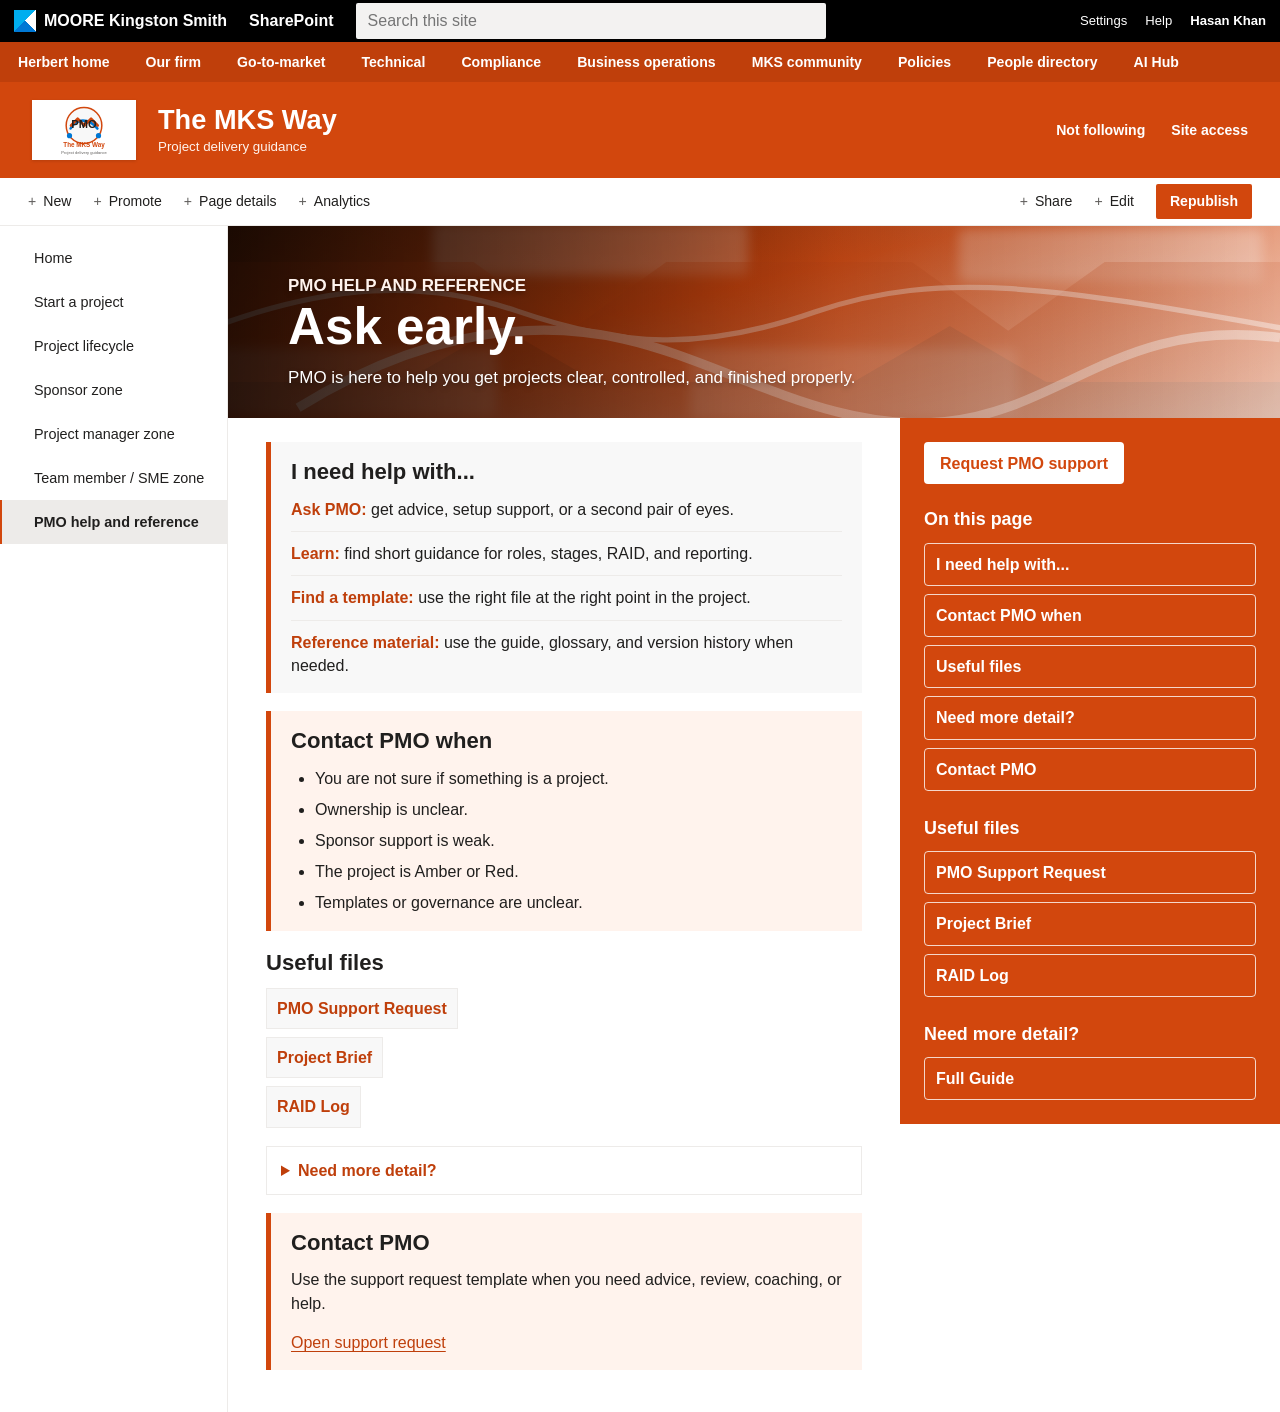
==== pmo-help-reference.html @ 3171b1e7 "Add files via upload" ====
<!doctype html>
<html lang="en-GB">
  <head><meta charset="utf-8"><meta name="viewport" content="width=device-width, initial-scale=1"><title>The MKS Way | PMO help and reference</title><link rel="stylesheet" href="styles.css"></head>
  <body>
    <header class="tenant-bar"><a class="tenant-brand" href="index.html"><span class="mk-mark" aria-hidden="true"></span>MOORE Kingston Smith</a><strong>SharePoint</strong><label class="site-search"><span>Search this site</span><input type="search" placeholder="Search this site"></label><div class="tenant-actions"><span>Settings</span><span>Help</span><strong>Hasan Khan</strong></div></header>
    <nav class="firm-nav" aria-label="Firm navigation"><a href="index.html">Herbert home</a><a href="index.html">Our firm</a><a href="index.html">Go-to-market</a><a href="index.html">Technical</a><a href="index.html">Compliance</a><a href="index.html">Business operations</a><a href="index.html">MKS community</a><a href="index.html">Policies</a><a href="index.html">People directory</a><a href="index.html">AI Hub</a></nav>
    <section class="site-banner"><div class="site-banner-inner"><a class="site-title" href="index.html"><span class="site-logo"><img src="assets/mksw-logo.svg" alt="The MKS Way PMO logo"></span><span><strong>The MKS Way</strong><small>Project delivery guidance</small></span></a><div class="site-actions"><span>Not following</span><span>Site access</span></div></div></section>
    <nav class="command-bar" aria-label="Page commands"><span>New</span><span>Promote</span><span>Page details</span><span>Analytics</span><span class="command-spacer"></span><span>Share</span><span>Edit</span><strong>Republish</strong></nav>
    <div class="page-shell">
      <aside class="left-nav" aria-label="Site navigation"><a href="index.html">Home</a><a href="start-a-project.html">Start a project</a><a href="project-lifecycle.html">Project lifecycle</a><a href="sponsor-zone.html">Sponsor zone</a><a href="project-manager-zone.html">Project manager zone</a><a href="team-member-sme-zone.html">Team member / SME zone</a><a class="is-active" href="pmo-help-reference.html">PMO help and reference</a></aside>
      <main class="content">
        <section class="page-hero"><p class="eyebrow">PMO help and reference</p><h1>Ask early.</h1><p>PMO is here to help you get projects clear, controlled, and finished properly.</p></section>
        <div class="content-layout">
          <div class="main-content">
            <section id="areas" class="intro-card"><h2>I need help with...</h2><ul class="plain-list"><li><strong>Ask PMO:</strong> get advice, setup support, or a second pair of eyes.</li><li><strong>Learn:</strong> find short guidance for roles, stages, RAID, and reporting.</li><li><strong>Find a template:</strong> use the right file at the right point in the project.</li><li><strong>Reference material:</strong> use the guide, glossary, and version history when needed.</li></ul></section>
            <section id="contact-when" class="section-block callout"><h2>Contact PMO when</h2><ul class="check-list"><li>You are not sure if something is a project.</li><li>Ownership is unclear.</li><li>Sponsor support is weak.</li><li>The project is Amber or Red.</li><li>Templates or governance are unclear.</li></ul></section>
            <section id="files" class="section-block"><h2>Useful files</h2><ul class="doc-list"><li><a href="../01_source_material/12_PMO_Support_Request_Template.docx">PMO Support Request</a></li><li><a href="../01_source_material/01_Project_Brief_Template.docx">Project Brief</a></li><li><a href="../01_source_material/03_RAID_Log_Template.docx">RAID Log</a></li></ul></section>
            <details id="detail" class="detail-toggle"><summary>Need more detail?</summary><div><ul class="plain-list"><li><strong>Glossary:</strong> RAID means risks, assumptions, issues, and dependencies. RAG means Red, Amber, Green.</li><li><strong>Version history:</strong> keep a simple record of what changed, when, and who approved it.</li><li><strong>Full reference library:</strong> use the full delivery guide when you need the background detail. <a href="../01_source_material/MKS_Way_Delivery_Guide_V1.0.pdf">Open full delivery guide</a></li></ul></div></details>
            <section id="contact" class="pmo-callout"><h2>Contact PMO</h2><p>Use the support request template when you need advice, review, coaching, or help.</p><a href="../01_source_material/12_PMO_Support_Request_Template.docx">Open support request</a></section>
          </div>
          <aside class="right-panel" aria-label="Page links"><a class="support-button" href="../01_source_material/12_PMO_Support_Request_Template.docx">Request PMO support</a><h2>On this page</h2><a class="panel-link" href="#areas">I need help with...</a><a class="panel-link" href="#contact-when">Contact PMO when</a><a class="panel-link" href="#files">Useful files</a><a class="panel-link" href="#detail">Need more detail?</a><a class="panel-link" href="#contact">Contact PMO</a><h2>Useful files</h2><a class="panel-link" href="../01_source_material/12_PMO_Support_Request_Template.docx">PMO Support Request</a><a class="panel-link" href="../01_source_material/01_Project_Brief_Template.docx">Project Brief</a><a class="panel-link" href="../01_source_material/03_RAID_Log_Template.docx">RAID Log</a><h2>Need more detail?</h2><a class="panel-link" href="../01_source_material/MKS_Way_Delivery_Guide_V1.0.pdf">Full Guide</a></aside>
        </div>
      </main>
    </div>
  </body>
</html>
---- styles.css ----
:root {
  --black: #000;
  --orange: #d2470d;
  --orange-dark: #bf3f0b;
  --orange-soft: #fff3ed;
  --ink: #201f1e;
  --muted: #605e5c;
  --line: #edebe9;
  --white: #fff;
  --page: #f3f2f1;
}

* { box-sizing: border-box; }
html { scroll-behavior: smooth; }
body {
  margin: 0;
  background: var(--page);
  color: var(--ink);
  font-family: "Aptos", "Segoe UI", Arial, sans-serif;
  line-height: 1.45;
}
a { color: var(--orange-dark); text-underline-offset: 0.18em; }
h1, h2, h3, p { margin-top: 0; }
h1 { max-width: 860px; margin-bottom: 12px; font-size: clamp(2.15rem, 4vw, 3.45rem); line-height: 1.08; }
h2 { margin-bottom: 12px; font-size: 1.38rem; line-height: 1.25; }
h3 { margin-bottom: 8px; font-size: 1.06rem; line-height: 1.25; }

.tenant-bar {
  display: grid;
  grid-template-columns: auto auto minmax(280px, 470px) 1fr;
  align-items: center;
  gap: 22px;
  min-height: 42px;
  padding: 0 14px;
  background: var(--black);
  color: var(--white);
}
.tenant-brand { display: inline-flex; align-items: center; gap: 8px; color: var(--white); font-weight: 700; text-decoration: none; }
.mk-mark { width: 22px; height: 22px; background: linear-gradient(135deg, #00aeef 0 48%, transparent 49%), linear-gradient(45deg, transparent 0 50%, #fff 51%), #0078d4; }
.site-search span { position: absolute; width: 1px; height: 1px; overflow: hidden; clip: rect(0 0 0 0); }
.site-search input { width: 100%; min-height: 32px; padding: 6px 12px; border: 0; border-radius: 2px; background: #f3f2f1; font: inherit; }
.tenant-actions { display: flex; justify-content: flex-end; gap: 18px; font-size: 0.82rem; }

.firm-nav { display: flex; min-height: 40px; overflow-x: auto; background: var(--orange-dark); }
.firm-nav a { display: inline-flex; align-items: center; min-width: max-content; padding: 0 18px; color: var(--white); font-size: 0.88rem; font-weight: 600; text-decoration: none; }
.firm-nav a:hover { background: rgba(0, 0, 0, 0.12); }

.site-banner { padding: 18px 32px; background: var(--orange); color: var(--white); }
.site-banner-inner { display: flex; align-items: center; justify-content: space-between; gap: 24px; }
.site-title { display: inline-flex; align-items: center; gap: 22px; color: var(--white); text-decoration: none; }
.site-logo { display: block; width: 104px; height: 60px; overflow: hidden; background: var(--white); box-shadow: 0 1px 3px rgba(0,0,0,.14); }
.site-logo img { display: block; width: 100%; height: 100%; object-fit: contain; }
.site-title strong { display: block; font-size: 1.7rem; line-height: 1.2; }
.site-title small { display: block; color: var(--orange-soft); }
.site-actions { display: flex; gap: 26px; font-size: 0.88rem; font-weight: 700; }

.command-bar { display: flex; align-items: center; gap: 22px; min-height: 48px; padding: 0 28px; background: var(--white); border-bottom: 1px solid var(--line); font-size: 0.88rem; }
.command-bar span::before { margin-right: 7px; color: var(--muted); content: "+"; }
.command-bar strong { padding: 7px 14px; border-radius: 2px; background: var(--orange); color: var(--white); }
.command-spacer { flex: 1; }
.command-spacer::before { content: "" !important; }

.page-shell { display: grid; grid-template-columns: 228px minmax(0, 1fr); min-height: calc(100svh - 190px); background: var(--white); }
.left-nav { padding-top: 10px; background: var(--white); border-right: 1px solid var(--line); }
.left-nav a { display: flex; align-items: center; min-height: 44px; padding: 0 16px 0 32px; border-left: 2px solid transparent; color: var(--ink); font-size: 0.9rem; text-decoration: none; }
.left-nav a:hover { background: #f3f2f1; }
.left-nav a.is-active { border-left-color: var(--orange); background: #edebe9; font-weight: 700; }

.content { background: var(--white); }
.page-hero {
  min-height: 180px;
  padding: 48px 60px 28px;
  background: linear-gradient(90deg, rgba(0,0,0,.56), rgba(210,71,13,.2) 58%, rgba(255,255,255,.06)), url("assets/mks-way-cover.svg");
  background-position: center;
  background-size: cover;
  color: var(--white);
}
.eyebrow { margin: 0 0 12px; color: var(--orange-soft); font-size: .86rem; font-weight: 800; text-transform: uppercase; }
.page-hero p { max-width: 780px; margin-bottom: 0; font-size: 1.06rem; text-shadow: 0 2px 5px rgba(0,0,0,.35); }
.content-layout { display: grid; grid-template-columns: minmax(0, 1fr) 380px; align-items: start; }
.main-content { max-width: 1240px; padding: 24px 38px 42px; }

.right-panel { min-height: 560px; padding: 24px 24px; background: var(--orange); color: var(--white); }
.right-panel h2 { margin: 26px 0 12px; color: var(--white); font-size: 1.12rem; }
.right-panel h2:first-of-type { margin-top: 24px; }
.right-panel a { color: var(--white); font-weight: 700; }
.support-button {
  display: inline-flex;
  min-height: 42px;
  align-items: center;
  justify-content: center;
  padding: 9px 16px;
  border-radius: 4px;
  background: var(--white);
  color: var(--orange) !important;
  text-decoration: none;
}
.panel-link {
  display: block;
  margin-top: 8px;
  padding: 9px 11px;
  border: 1px solid rgba(255,255,255,.78);
  border-radius: 4px;
  color: var(--white);
  text-decoration: none;
}
.panel-link:hover { background: rgba(255,255,255,.12); }

.intro-card, .section-block, .template-section { margin-bottom: 18px; }
.intro-card, .callout, .pmo-callout, .detail-box { padding: 16px 20px; border-left: 5px solid var(--orange); background: #f8f8f8; }
.callout, .pmo-callout { background: var(--orange-soft); }
.intro-card p:last-child, .pmo-callout p:last-child { margin-bottom: 0; }
.cards, .two-col, .three-col, .four-col, .template-grid { display: grid; gap: 16px; }
.cards, .three-col { grid-template-columns: repeat(3, minmax(0, 1fr)); }
.two-col { grid-template-columns: repeat(2, minmax(0, 1fr)); }
.four-col { grid-template-columns: repeat(4, minmax(0, 1fr)); }
.template-grid { grid-template-columns: repeat(2, minmax(0, 1fr)); }
.journey {
  display: grid;
  grid-template-columns: repeat(5, minmax(0, 1fr));
  gap: 8px;
  margin: 8px 0 18px;
}
.journey span {
  position: relative;
  min-height: 58px;
  padding: 14px 22px 14px 14px;
  background: var(--orange);
  color: var(--white);
  font-weight: 800;
}
.journey span::after {
  position: absolute;
  top: 50%;
  right: 8px;
  color: rgba(255,255,255,.82);
  content: ">";
  transform: translateY(-50%);
}
.journey span:last-child::after { content: ""; }
article, .action-card { padding: 12px; border: 1px solid var(--line); border-top: 3px solid var(--orange); background: var(--white); }
article p:last-child { margin-bottom: 0; }
.action-card { color: var(--ink); text-decoration: none; }
.action-card strong { display: block; margin-bottom: 6px; color: var(--orange-dark); font-size: 1.05rem; text-decoration: underline; text-underline-offset: .18em; }
.action-card span { color: var(--muted); }
.check-list, .number-list { display: grid; gap: 8px; margin: 0; padding-left: 24px; }
.link-list { display: flex; flex-wrap: wrap; gap: 10px; }
.link-list a { padding: 10px 12px; border: 1px solid var(--line); background: #f8f8f8; font-weight: 700; }
.plain-list { display: grid; gap: 10px; margin: 0; padding-left: 0; list-style: none; }
.plain-list li { padding-bottom: 10px; border-bottom: 1px solid var(--line); }
.plain-list li:last-child { padding-bottom: 0; border-bottom: 0; }
.plain-list strong { color: var(--orange-dark); }
.doc-list { display: grid; gap: 8px; margin: 0; padding-left: 0; list-style: none; }
.doc-list a { display: inline-flex; padding: 8px 10px; border: 1px solid var(--line); background: #f8f8f8; font-weight: 700; text-decoration: none; }
.detail-toggle { margin-bottom: 18px; border: 1px solid var(--line); background: var(--white); }
.detail-toggle summary { cursor: pointer; padding: 12px 14px; color: var(--orange-dark); font-weight: 800; }
.detail-toggle > div { padding: 0 14px 14px; }
.simple-table { width: 100%; border-collapse: collapse; background: var(--white); }
.simple-table th, .simple-table td { padding: 10px; border: 1px solid var(--line); text-align: left; vertical-align: top; }
.simple-table th { background: #f8f8f8; }

@media (max-width: 1120px) {
  .tenant-bar { grid-template-columns: auto auto 1fr; }
  .tenant-actions { display: none; }
  .content-layout { grid-template-columns: 1fr; }
  .right-panel { min-height: 0; }
  .cards, .three-col, .four-col, .template-grid { grid-template-columns: repeat(2, minmax(0, 1fr)); }
}
@media (max-width: 780px) {
  .tenant-bar { grid-template-columns: 1fr; gap: 8px; padding-block: 10px; }
  .site-banner-inner { align-items: flex-start; flex-direction: column; }
  .site-actions, .command-bar { display: none; }
  .page-shell { grid-template-columns: 1fr; }
  .left-nav { border-right: 0; border-bottom: 1px solid var(--line); }
  .page-hero { min-height: 180px; padding: 40px 22px 24px; }
  .main-content { padding: 26px 22px 40px; }
  .cards, .two-col, .three-col, .four-col, .template-grid, .journey { grid-template-columns: 1fr; }
  .journey span::after { content: ""; }
}
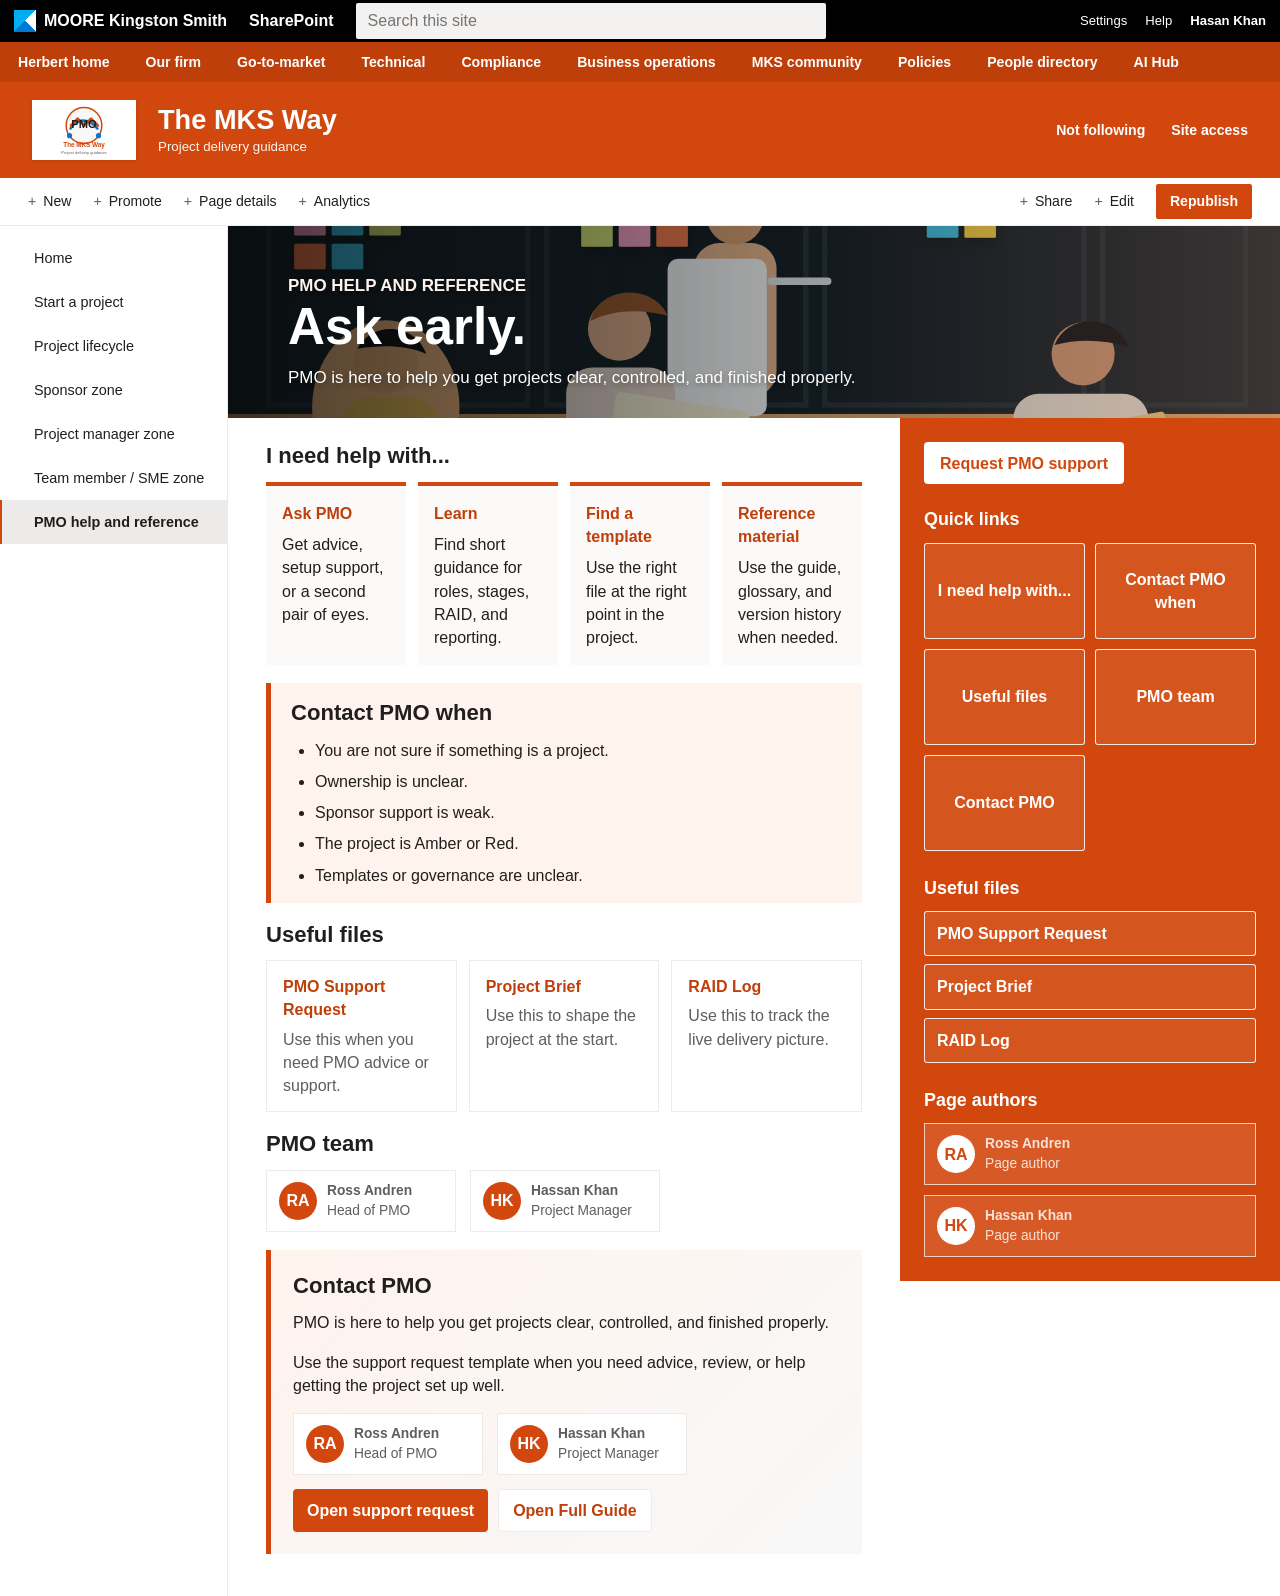
==== commit 0da0aa87: "Add files via upload" ====
--- a/pmo-help-reference.html
+++ b/pmo-help-reference.html
@@ -12,13 +12,13 @@
         <section class="page-hero"><p class="eyebrow">PMO help and reference</p><h1>Ask early.</h1><p>PMO is here to help you get projects clear, controlled, and finished properly.</p></section>
         <div class="content-layout">
           <div class="main-content">
-            <section id="areas" class="intro-card"><h2>I need help with...</h2><ul class="plain-list"><li><strong>Ask PMO:</strong> get advice, setup support, or a second pair of eyes.</li><li><strong>Learn:</strong> find short guidance for roles, stages, RAID, and reporting.</li><li><strong>Find a template:</strong> use the right file at the right point in the project.</li><li><strong>Reference material:</strong> use the guide, glossary, and version history when needed.</li></ul></section>
+            <section id="areas" class="section-block"><h2>I need help with...</h2><div class="help-block-grid"><div class="help-block"><strong>Ask PMO</strong><p>Get advice, setup support, or a second pair of eyes.</p></div><div class="help-block"><strong>Learn</strong><p>Find short guidance for roles, stages, RAID, and reporting.</p></div><div class="help-block"><strong>Find a template</strong><p>Use the right file at the right point in the project.</p></div><div class="help-block"><strong>Reference material</strong><p>Use the guide, glossary, and version history when needed.</p></div></div></section>
             <section id="contact-when" class="section-block callout"><h2>Contact PMO when</h2><ul class="check-list"><li>You are not sure if something is a project.</li><li>Ownership is unclear.</li><li>Sponsor support is weak.</li><li>The project is Amber or Red.</li><li>Templates or governance are unclear.</li></ul></section>
-            <section id="files" class="section-block"><h2>Useful files</h2><ul class="doc-list"><li><a href="../01_source_material/12_PMO_Support_Request_Template.docx">PMO Support Request</a></li><li><a href="../01_source_material/01_Project_Brief_Template.docx">Project Brief</a></li><li><a href="../01_source_material/03_RAID_Log_Template.docx">RAID Log</a></li></ul></section>
-            <details id="detail" class="detail-toggle"><summary>Need more detail?</summary><div><ul class="plain-list"><li><strong>Glossary:</strong> RAID means risks, assumptions, issues, and dependencies. RAG means Red, Amber, Green.</li><li><strong>Version history:</strong> keep a simple record of what changed, when, and who approved it.</li><li><strong>Full reference library:</strong> use the full delivery guide when you need the background detail. <a href="../01_source_material/MKS_Way_Delivery_Guide_V1.0.pdf">Open full delivery guide</a></li></ul></div></details>
-            <section id="contact" class="pmo-callout"><h2>Contact PMO</h2><p>Use the support request template when you need advice, review, coaching, or help.</p><a href="../01_source_material/12_PMO_Support_Request_Template.docx">Open support request</a></section>
+            <section id="files" class="section-block"><h2>Useful files</h2><div class="doc-link-row pmo-files"><div class="doc-link-box"><a href="../01_source_material/12_PMO_Support_Request_Template.docx">PMO Support Request</a><p>Use this when you need PMO advice or support.</p></div><div class="doc-link-box"><a href="../01_source_material/01_Project_Brief_Template.docx">Project Brief</a><p>Use this to shape the project at the start.</p></div><div class="doc-link-box"><a href="../01_source_material/03_RAID_Log_Template.docx">RAID Log</a><p>Use this to track the live delivery picture.</p></div></div></section>
+            <section id="team" class="section-block"><h2>PMO team</h2><div class="people-list"><div class="person-chip"><span class="person-avatar">RA</span><span><strong>Ross Andren</strong><span>Head of PMO</span></span></div><div class="person-chip"><span class="person-avatar">HK</span><span><strong>Hassan Khan</strong><span>Project Manager</span></span></div></div></section>
+            <section id="contact" class="contact-card"><h2>Contact PMO</h2><p>PMO is here to help you get projects clear, controlled, and finished properly.</p><p>Use the support request template when you need advice, review, or help getting the project set up well.</p><div class="people-list"><div class="person-chip"><span class="person-avatar">RA</span><span><strong>Ross Andren</strong><span>Head of PMO</span></span></div><div class="person-chip"><span class="person-avatar">HK</span><span><strong>Hassan Khan</strong><span>Project Manager</span></span></div></div><div class="contact-actions"><a href="../01_source_material/12_PMO_Support_Request_Template.docx">Open support request</a><a class="secondary" href="../01_source_material/MKS_Way_Delivery_Guide_V1.0.pdf">Open Full Guide</a></div></section>
           </div>
-          <aside class="right-panel" aria-label="Page links"><a class="support-button" href="../01_source_material/12_PMO_Support_Request_Template.docx">Request PMO support</a><h2>On this page</h2><a class="panel-link" href="#areas">I need help with...</a><a class="panel-link" href="#contact-when">Contact PMO when</a><a class="panel-link" href="#files">Useful files</a><a class="panel-link" href="#detail">Need more detail?</a><a class="panel-link" href="#contact">Contact PMO</a><h2>Useful files</h2><a class="panel-link" href="../01_source_material/12_PMO_Support_Request_Template.docx">PMO Support Request</a><a class="panel-link" href="../01_source_material/01_Project_Brief_Template.docx">Project Brief</a><a class="panel-link" href="../01_source_material/03_RAID_Log_Template.docx">RAID Log</a><h2>Need more detail?</h2><a class="panel-link" href="../01_source_material/MKS_Way_Delivery_Guide_V1.0.pdf">Full Guide</a></aside>
+          <aside class="right-panel" aria-label="Page links"><a class="support-button" href="../01_source_material/12_PMO_Support_Request_Template.docx">Request PMO support</a><h2>Quick links</h2><div class="right-panel-grid"><a class="panel-link" href="#areas">I need help with...</a><a class="panel-link" href="#contact-when">Contact PMO when</a><a class="panel-link" href="#files">Useful files</a><a class="panel-link" href="#team">PMO team</a><a class="panel-link" href="#contact">Contact PMO</a></div><h2>Useful files</h2><a class="panel-link" href="../01_source_material/12_PMO_Support_Request_Template.docx">PMO Support Request</a><a class="panel-link" href="../01_source_material/01_Project_Brief_Template.docx">Project Brief</a><a class="panel-link" href="../01_source_material/03_RAID_Log_Template.docx">RAID Log</a><h2>Page authors</h2><div class="people-list"><div class="person-chip"><span class="person-avatar">RA</span><span><strong>Ross Andren</strong><span>Page author</span></span></div><div class="person-chip"><span class="person-avatar">HK</span><span><strong>Hassan Khan</strong><span>Page author</span></span></div></div></aside>
         </div>
       </main>
     </div>
--- a/styles.css
+++ b/styles.css
@@ -16,7 +16,7 @@
   margin: 0;
   background: var(--page);
   color: var(--ink);
-  font-family: "Aptos", "Segoe UI", Arial, sans-serif;
+  font-family: "Soke UI", "Segoe UI", Arial, sans-serif;
   line-height: 1.45;
 }
 a { color: var(--orange-dark); text-underline-offset: 0.18em; }
@@ -70,8 +70,8 @@
 .page-hero {
   min-height: 180px;
   padding: 48px 60px 28px;
-  background: linear-gradient(90deg, rgba(0,0,0,.56), rgba(210,71,13,.2) 58%, rgba(255,255,255,.06)), url("assets/mks-way-cover.svg");
-  background-position: center;
+  background: linear-gradient(90deg, rgba(0,0,0,.64), rgba(0,0,0,.22) 54%, rgba(210,71,13,.14)), url("assets/pmo-workshop-header.svg");
+  background-position: center 46%;
   background-size: cover;
   color: var(--white);
 }
@@ -84,6 +84,10 @@
 .right-panel h2 { margin: 26px 0 12px; color: var(--white); font-size: 1.12rem; }
 .right-panel h2:first-of-type { margin-top: 24px; }
 .right-panel a { color: var(--white); font-weight: 700; }
+.right-panel-grid { display: grid; gap: 10px; grid-template-columns: repeat(2, minmax(0, 1fr)); }
+.right-panel-grid .panel-link { min-height: 96px; justify-content: center; padding: 14px 10px; text-align: center; }
+.right-panel-grid.is-five { grid-template-columns: repeat(2, minmax(0, 1fr)); }
+.right-panel-grid.is-five .panel-link:last-child { grid-column: 1 / -1; min-height: 58px; }
 .support-button {
   display: inline-flex;
   min-height: 42px;
@@ -96,15 +100,20 @@
   text-decoration: none;
 }
 .panel-link {
-  display: block;
+  display: flex;
+  min-height: 44px;
+  align-items: center;
   margin-top: 8px;
-  padding: 9px 11px;
-  border: 1px solid rgba(255,255,255,.78);
-  border-radius: 4px;
+  padding: 10px 12px;
+  border: 1px solid rgba(255,255,255,.88);
+  border-radius: 3px;
+  background: rgba(255,255,255,.08);
   color: var(--white);
   text-decoration: none;
 }
 .panel-link:hover { background: rgba(255,255,255,.12); }
+.right-panel h2 + .panel-link:nth-of-type(n+2) { margin-top: 8px; }
+.right-panel-grid .panel-link { margin-top: 0; }
 
 .intro-card, .section-block, .template-section { margin-bottom: 18px; }
 .intro-card, .callout, .pmo-callout, .detail-box { padding: 16px 20px; border-left: 5px solid var(--orange); background: #f8f8f8; }
@@ -140,9 +149,27 @@
 .journey span:last-child::after { content: ""; }
 article, .action-card { padding: 12px; border: 1px solid var(--line); border-top: 3px solid var(--orange); background: var(--white); }
 article p:last-child { margin-bottom: 0; }
-.action-card { color: var(--ink); text-decoration: none; }
-.action-card strong { display: block; margin-bottom: 6px; color: var(--orange-dark); font-size: 1.05rem; text-decoration: underline; text-underline-offset: .18em; }
-.action-card span { color: var(--muted); }
+.action-card {
+  display: flex;
+  min-height: 132px;
+  flex-direction: column;
+  justify-content: flex-end;
+  overflow: hidden;
+  padding: 18px;
+  border: 0;
+  background: linear-gradient(0deg, rgba(0,0,0,.74), rgba(0,0,0,.08)), url("assets/sharepoint-card-tiles.svg");
+  background-size: 920px auto;
+  color: var(--white);
+  text-decoration: none;
+}
+.action-card:nth-child(1) { background-position: 0 0; }
+.action-card:nth-child(2) { background-position: 48% 0; }
+.action-card:nth-child(3) { background-position: 100% 0; }
+.action-card:nth-child(4) { background-position: 50% 100%; }
+.action-card:nth-child(5) { background-position: 100% 100%; }
+.action-card:nth-child(6) { background-position: 0 100%; }
+.action-card strong { display: block; margin-bottom: 4px; color: var(--white); font-size: 1.22rem; line-height: 1.18; text-decoration: none; text-shadow: 0 2px 5px rgba(0,0,0,.52); }
+.action-card span { color: rgba(255,255,255,.92); text-shadow: 0 2px 5px rgba(0,0,0,.5); }
 .check-list, .number-list { display: grid; gap: 8px; margin: 0; padding-left: 24px; }
 .link-list { display: flex; flex-wrap: wrap; gap: 10px; }
 .link-list a { padding: 10px 12px; border: 1px solid var(--line); background: #f8f8f8; font-weight: 700; }
@@ -158,13 +185,123 @@
 .simple-table { width: 100%; border-collapse: collapse; background: var(--white); }
 .simple-table th, .simple-table td { padding: 10px; border: 1px solid var(--line); text-align: left; vertical-align: top; }
 .simple-table th { background: #f8f8f8; }
+.people-list { display: flex; flex-wrap: wrap; gap: 14px; margin-top: 10px; }
+.person-chip { display: inline-flex; align-items: center; gap: 10px; min-width: 190px; padding: 10px 12px; border: 1px solid var(--line); background: var(--white); }
+.person-avatar { display: inline-grid; width: 38px; height: 38px; place-items: center; border-radius: 50%; background: var(--orange); color: var(--white); font-weight: 800; }
+.person-chip strong { display: block; }
+.person-chip span:last-child { color: var(--muted); font-size: .86rem; }
+.right-panel .people-list { display: grid; gap: 10px; }
+.right-panel .person-chip { width: 100%; min-width: 0; border-color: rgba(255,255,255,.7); background: rgba(255,255,255,.1); color: var(--white); }
+.right-panel .person-avatar { background: var(--white); color: var(--orange); }
+.right-panel .person-chip span:last-child { color: rgba(255,255,255,.82); }
+.feature-grid { display: grid; gap: 14px; grid-template-columns: repeat(3, minmax(0, 1fr)); }
+.feature-card { padding: 16px; border-left: 4px solid var(--orange); background: #f8f8f8; }
+.feature-card h3 { margin-bottom: 6px; color: var(--orange-dark); }
+.intro-split { display: grid; gap: 18px; grid-template-columns: 1.5fr 1fr; }
+.intro-note { padding: 16px; border: 1px solid var(--line); background: #fcfaf8; }
+.contact-card { padding: 22px; background: linear-gradient(135deg, #fff3ed, #f8f8f8); border-left: 5px solid var(--orange); }
+.contact-actions { display: flex; flex-wrap: wrap; gap: 10px; margin-top: 14px; }
+.contact-actions a { display: inline-flex; min-height: 40px; align-items: center; padding: 9px 14px; border-radius: 4px; background: var(--orange); color: var(--white); font-weight: 700; text-decoration: none; }
+.contact-actions a.secondary { background: var(--white); color: var(--orange-dark); border: 1px solid var(--line); }
+.workflow-grid { display: grid; gap: 16px; grid-template-columns: 1.2fr .8fr; }
+.workflow-card { padding: 18px; background: #f8f8f8; border-left: 5px solid var(--orange); }
+.decision-tree { display: grid; gap: 14px; }
+.decision-node { padding: 16px; border: 1px solid var(--line); background: var(--white); }
+.decision-node strong { display: block; margin-bottom: 6px; color: var(--orange-dark); }
+.decision-arrow { text-align: center; color: var(--orange-dark); font-weight: 800; }
+.primary-path { padding: 18px; background: linear-gradient(135deg, #fff4ec, #fff); border: 1px solid #f1c6b5; }
+.primary-path h3 { color: var(--orange-dark); }
+.file-card-row { display: grid; gap: 12px; grid-template-columns: repeat(3, minmax(0, 1fr)); }
+.file-card {
+  display: flex;
+  min-height: 118px;
+  flex-direction: column;
+  justify-content: flex-end;
+  padding: 16px;
+  border: 1px solid var(--line);
+  background: linear-gradient(0deg, rgba(0,0,0,.68), rgba(0,0,0,.12)), url("assets/sharepoint-card-tiles.svg");
+  background-size: 860px auto;
+  color: var(--white);
+  text-decoration: none;
+}
+.file-card:nth-child(1) { background-position: 0 0; }
+.file-card:nth-child(2) { background-position: 50% 100%; }
+.file-card:nth-child(3) { background-position: 100% 0; }
+.file-card strong { display: block; margin-bottom: 4px; font-size: 1.06rem; }
+.file-card span { color: rgba(255,255,255,.92); }
+.step-strip { display: grid; gap: 12px; grid-template-columns: repeat(3, minmax(0, 1fr)); margin-top: 12px; }
+.step-strip div { padding: 14px 16px; border-top: 3px solid var(--orange); background: #f8f8f8; }
+.step-strip strong { display: block; margin-bottom: 4px; color: var(--orange-dark); }
+.workflow-layout { display: grid; gap: 18px; }
+.workflow-image { display: block; width: 100%; border: 1px solid var(--line); border-radius: 4px; background: #fff; box-shadow: 0 1px 3px rgba(0,0,0,.08); }
+.info-table td strong { color: var(--orange-dark); }
+.note-band { margin-top: 12px; padding: 12px 14px; border-left: 4px solid var(--orange); background: #fff5ef; }
+.doc-link-row { display: grid; gap: 12px; grid-template-columns: repeat(3, minmax(0, 1fr)); }
+.doc-link-box { padding: 14px 16px; border: 1px solid var(--line); background: #fff; }
+.doc-link-box a { display: inline-block; margin-bottom: 6px; color: var(--orange-dark); font-weight: 700; text-decoration: none; }
+.doc-link-box p { margin-bottom: 0; color: var(--muted); }
+.key-info-grid { display: grid; gap: 14px; grid-template-columns: repeat(3, minmax(0, 1fr)); }
+.key-info-box { padding: 15px 16px; border-top: 3px solid var(--orange); background: #f8f8f8; }
+.key-info-box strong { display: block; margin-bottom: 4px; color: var(--orange-dark); }
+.stage-track { display: grid; gap: 12px; grid-template-columns: repeat(9, minmax(0, 1fr)); align-items: stretch; }
+.stage-card, .gateway-card, .sponsor-card, .charter-item, .benefits-points div, .gateway-point, .pm-action-card, .pm-role-item, .escalation-step { padding: 16px; border: 1px solid var(--line); background: #fff; }
+.stage-card { border-top: 4px solid var(--orange); }
+.stage-number, .gateway-number { display: inline-flex; min-height: 28px; align-items: center; padding: 4px 10px; border-radius: 999px; background: var(--orange-soft); color: var(--orange-dark); font-size: .82rem; font-weight: 800; }
+.stage-card h3 { margin: 10px 0 8px; }
+.stage-card p, .gateway-card p, .sponsor-card p, .charter-item p, .benefits-points p, .gateway-point p, .pm-action-card p, .pm-role-item p, .escalation-step p { margin-bottom: 0; }
+.gateway-card { display: flex; flex-direction: column; justify-content: center; border-style: dashed; background: #fcfaf8; text-align: left; }
+.gateway-number { margin-bottom: 10px; background: #f8f8f8; }
+.gateway-meeting-grid { display: grid; gap: 10px; grid-template-columns: repeat(2, minmax(0, 1fr)); margin-top: 12px; }
+.gateway-point { border-left: 4px solid var(--orange); background: rgba(255,255,255,.82); }
+.gateway-list { display: grid; gap: 10px; margin: 12px 0 0; padding-left: 0; list-style: none; }
+.gateway-list li { padding: 12px 14px; border-left: 4px solid var(--orange); background: rgba(255,255,255,.78); }
+.gateway-list strong { color: var(--orange-dark); }
+.compact-top { margin-top: 14px; }
+.lifecycle-files { grid-template-columns: repeat(4, minmax(0, 1fr)); }
+.sponsor-grid { display: grid; gap: 12px; grid-template-columns: repeat(5, minmax(0, 1fr)); }
+.sponsor-card { border-top: 4px solid var(--orange); background: #fcfaf8; }
+.sponsor-card .stage-number { margin-bottom: 12px; }
+.sponsor-card strong { color: var(--orange-dark); font-size: 1.02rem; }
+.charter-grid { display: grid; gap: 12px; grid-template-columns: repeat(5, minmax(0, 1fr)); }
+.charter-item { border-left: 4px solid var(--orange); background: #f8f8f8; }
+.charter-item strong { display: block; margin-bottom: 8px; color: var(--orange-dark); }
+.benefits-points { display: grid; gap: 12px; grid-template-columns: repeat(3, minmax(0, 1fr)); margin-top: 14px; }
+.benefits-points strong { display: block; margin-bottom: 6px; color: var(--orange-dark); }
+.lifecycle-table strong { color: var(--orange-dark); }
+.pm-action-grid { display: grid; gap: 12px; grid-template-columns: repeat(3, minmax(0, 1fr)); }
+.pm-action-card { border-top: 4px solid var(--orange); background: #fcfaf8; }
+.pm-action-card .stage-number { margin-bottom: 12px; }
+.pm-action-card strong { color: var(--orange-dark); font-size: 1.02rem; }
+.role-intro, .section-lead { margin-bottom: 14px; font-size: 1rem; }
+.pm-role-grid { display: grid; gap: 12px; grid-template-columns: repeat(3, minmax(0, 1fr)); }
+.pm-role-item { border-left: 4px solid var(--orange); background: #f8f8f8; }
+.pm-role-item strong { display: block; margin-bottom: 8px; color: var(--orange-dark); }
+.escalation-flow { display: grid; gap: 12px; grid-template-columns: repeat(4, minmax(0, 1fr)); margin-top: 12px; }
+.escalation-step { border-top: 4px solid var(--orange); background: rgba(255,255,255,.82); }
+.escalation-step strong { display: block; margin-bottom: 8px; color: var(--orange-dark); }
+.pm-files { grid-template-columns: repeat(4, minmax(0, 1fr)); }
+.sme-own-grid { display: grid; gap: 12px; grid-template-columns: repeat(3, minmax(0, 1fr)); }
+.sme-own-card { padding: 16px; border-top: 4px solid var(--orange); background: #fcfaf8; }
+.sme-own-card .stage-number { margin-bottom: 12px; }
+.sme-own-card strong { color: var(--orange-dark); font-size: 1.02rem; }
+.sme-example-grid { display: grid; gap: 12px; grid-template-columns: repeat(3, minmax(0, 1fr)); margin-top: 12px; }
+.sme-example-card { padding: 16px; border-left: 4px solid var(--orange); background: #f8f8f8; }
+.sme-example-card strong, .help-block strong { display: block; margin-bottom: 8px; color: var(--orange-dark); }
+.team-files, .pmo-files { grid-template-columns: repeat(3, minmax(0, 1fr)); }
+.help-block-grid { display: grid; gap: 12px; grid-template-columns: repeat(4, minmax(0, 1fr)); }
+.help-block { padding: 16px; border-top: 4px solid var(--orange); background: #fcfaf8; }
+.help-block p { margin-bottom: 0; }
 
 @media (max-width: 1120px) {
   .tenant-bar { grid-template-columns: auto auto 1fr; }
   .tenant-actions { display: none; }
   .content-layout { grid-template-columns: 1fr; }
   .right-panel { min-height: 0; }
-  .cards, .three-col, .four-col, .template-grid { grid-template-columns: repeat(2, minmax(0, 1fr)); }
+  .cards, .three-col, .four-col, .template-grid, .feature-grid, .file-card-row, .step-strip, .doc-link-row, .key-info-grid, .gateway-meeting-grid, .benefits-points, .pm-action-grid, .pm-role-grid, .escalation-flow, .sme-own-grid, .sme-example-grid, .help-block-grid { grid-template-columns: repeat(2, minmax(0, 1fr)); }
+  .stage-track { grid-template-columns: repeat(2, minmax(0, 1fr)); }
+  .lifecycle-files, .sponsor-grid, .charter-grid, .pm-files, .team-files, .pmo-files { grid-template-columns: repeat(2, minmax(0, 1fr)); }
+  .intro-split { grid-template-columns: 1fr; }
+  .workflow-grid { grid-template-columns: 1fr; }
 }
 @media (max-width: 780px) {
   .tenant-bar { grid-template-columns: 1fr; gap: 8px; padding-block: 10px; }
@@ -174,6 +311,7 @@
   .left-nav { border-right: 0; border-bottom: 1px solid var(--line); }
   .page-hero { min-height: 180px; padding: 40px 22px 24px; }
   .main-content { padding: 26px 22px 40px; }
-  .cards, .two-col, .three-col, .four-col, .template-grid, .journey { grid-template-columns: 1fr; }
+  .cards, .two-col, .three-col, .four-col, .template-grid, .journey, .feature-grid, .right-panel-grid, .file-card-row, .step-strip, .doc-link-row, .key-info-grid, .stage-track, .gateway-meeting-grid, .lifecycle-files, .sponsor-grid, .charter-grid, .benefits-points, .pm-action-grid, .pm-role-grid, .escalation-flow, .pm-files, .sme-own-grid, .sme-example-grid, .team-files, .pmo-files, .help-block-grid { grid-template-columns: 1fr; }
   .journey span::after { content: ""; }
-}
+  .right-panel-grid.is-five .panel-link:last-child { grid-column: auto; min-height: 96px; }
+}
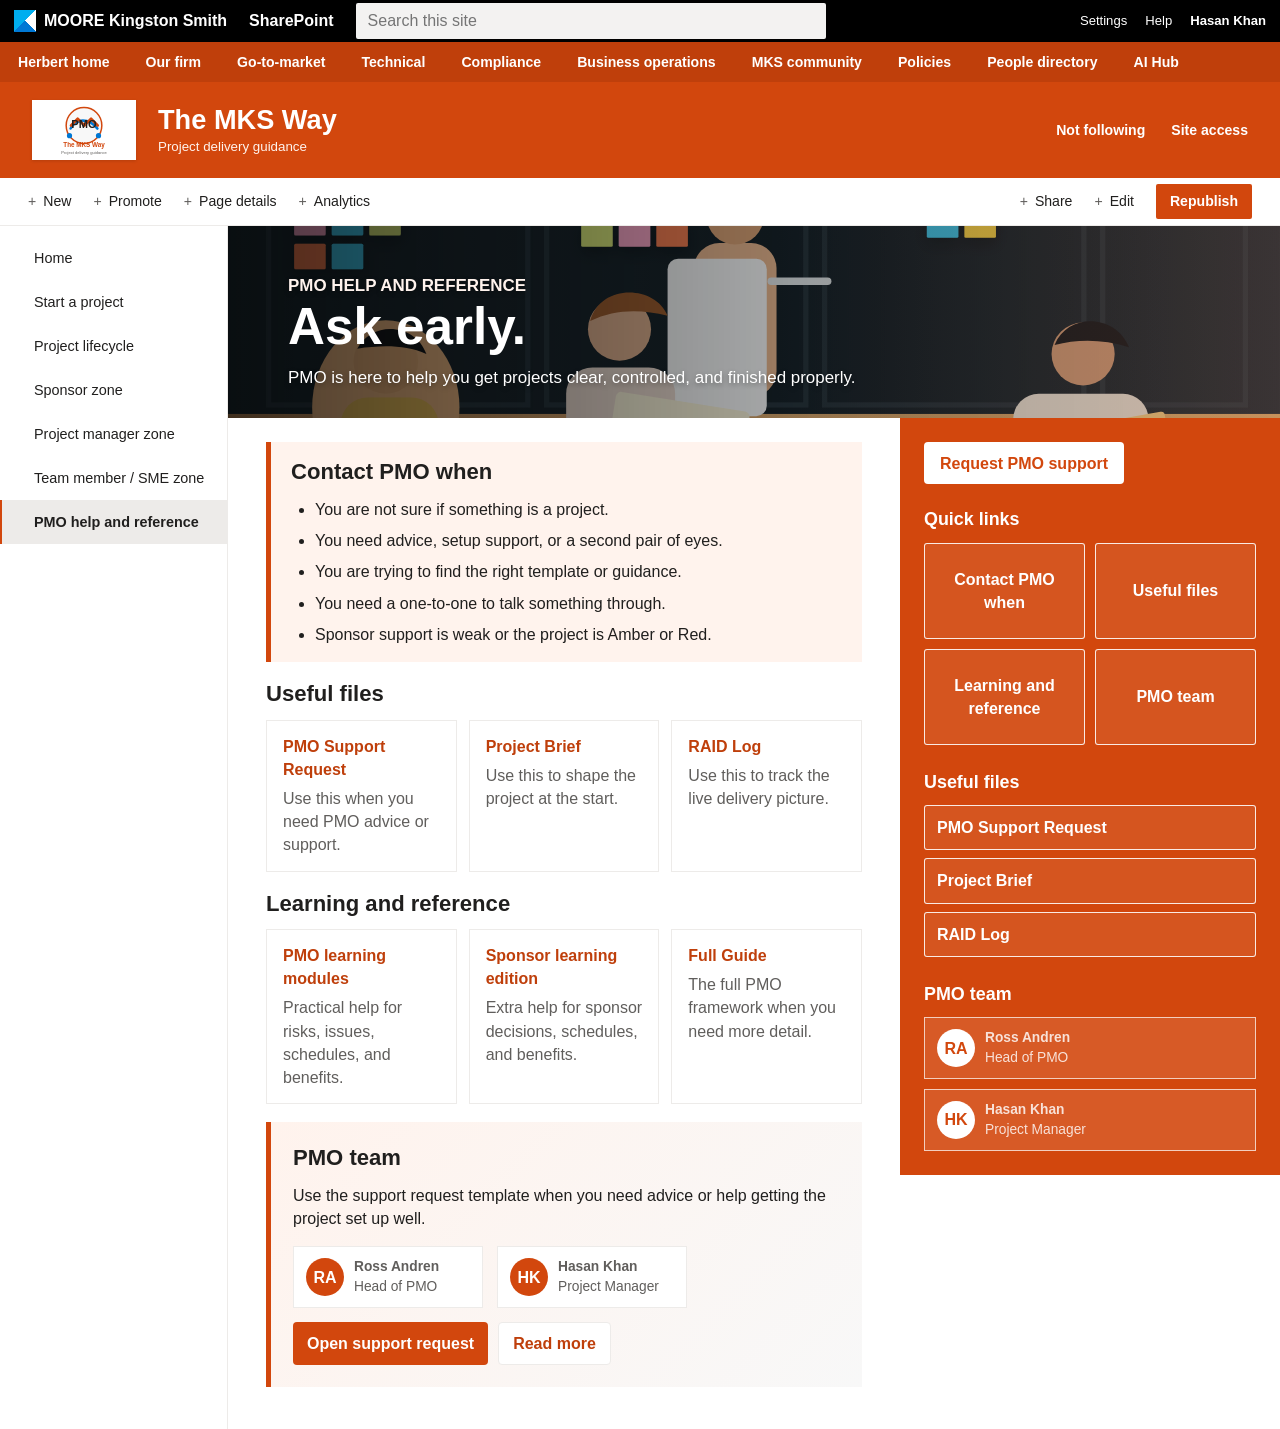
==== commit 344a7ee1: "Add files via upload" ====
--- a/pmo-help-reference.html
+++ b/pmo-help-reference.html
@@ -12,13 +12,12 @@
         <section class="page-hero"><p class="eyebrow">PMO help and reference</p><h1>Ask early.</h1><p>PMO is here to help you get projects clear, controlled, and finished properly.</p></section>
         <div class="content-layout">
           <div class="main-content">
-            <section id="areas" class="section-block"><h2>I need help with...</h2><div class="help-block-grid"><div class="help-block"><strong>Ask PMO</strong><p>Get advice, setup support, or a second pair of eyes.</p></div><div class="help-block"><strong>Learn</strong><p>Find short guidance for roles, stages, RAID, and reporting.</p></div><div class="help-block"><strong>Find a template</strong><p>Use the right file at the right point in the project.</p></div><div class="help-block"><strong>Reference material</strong><p>Use the guide, glossary, and version history when needed.</p></div></div></section>
-            <section id="contact-when" class="section-block callout"><h2>Contact PMO when</h2><ul class="check-list"><li>You are not sure if something is a project.</li><li>Ownership is unclear.</li><li>Sponsor support is weak.</li><li>The project is Amber or Red.</li><li>Templates or governance are unclear.</li></ul></section>
+            <section id="contact-when" class="section-block callout"><h2>Contact PMO when</h2><ul class="check-list"><li>You are not sure if something is a project.</li><li>You need advice, setup support, or a second pair of eyes.</li><li>You are trying to find the right template or guidance.</li><li>You need a one-to-one to talk something through.</li><li>Sponsor support is weak or the project is Amber or Red.</li></ul></section>
             <section id="files" class="section-block"><h2>Useful files</h2><div class="doc-link-row pmo-files"><div class="doc-link-box"><a href="../01_source_material/12_PMO_Support_Request_Template.docx">PMO Support Request</a><p>Use this when you need PMO advice or support.</p></div><div class="doc-link-box"><a href="../01_source_material/01_Project_Brief_Template.docx">Project Brief</a><p>Use this to shape the project at the start.</p></div><div class="doc-link-box"><a href="../01_source_material/03_RAID_Log_Template.docx">RAID Log</a><p>Use this to track the live delivery picture.</p></div></div></section>
-            <section id="team" class="section-block"><h2>PMO team</h2><div class="people-list"><div class="person-chip"><span class="person-avatar">RA</span><span><strong>Ross Andren</strong><span>Head of PMO</span></span></div><div class="person-chip"><span class="person-avatar">HK</span><span><strong>Hassan Khan</strong><span>Project Manager</span></span></div></div></section>
-            <section id="contact" class="contact-card"><h2>Contact PMO</h2><p>PMO is here to help you get projects clear, controlled, and finished properly.</p><p>Use the support request template when you need advice, review, or help getting the project set up well.</p><div class="people-list"><div class="person-chip"><span class="person-avatar">RA</span><span><strong>Ross Andren</strong><span>Head of PMO</span></span></div><div class="person-chip"><span class="person-avatar">HK</span><span><strong>Hassan Khan</strong><span>Project Manager</span></span></div></div><div class="contact-actions"><a href="../01_source_material/12_PMO_Support_Request_Template.docx">Open support request</a><a class="secondary" href="../01_source_material/MKS_Way_Delivery_Guide_V1.0.pdf">Open Full Guide</a></div></section>
+            <section id="learning" class="section-block"><h2>Learning and reference</h2><div class="doc-link-row pmo-files"><div class="doc-link-box"><a href="../01_source_material/MKS_PMO_Learning_Programme_Modules.pdf">PMO learning modules</a><p>Practical help for risks, issues, schedules, and benefits.</p></div><div class="doc-link-box"><a href="../01_source_material/PMO_Learning_Programme_Sponsor_Edition.pptx">Sponsor learning edition</a><p>Extra help for sponsor decisions, schedules, and benefits.</p></div><div class="doc-link-box"><a href="../01_source_material/MKS_Way_Delivery_Guide_V1.0.pdf">Full Guide</a><p>The full PMO framework when you need more detail.</p></div></div></section>
+            <section id="contact" class="contact-card"><h2>PMO team</h2><p>Use the support request template when you need advice or help getting the project set up well.</p><div class="people-list"><div class="person-chip"><span class="person-avatar">RA</span><span><strong>Ross Andren</strong><span>Head of PMO</span></span></div><div class="person-chip"><span class="person-avatar">HK</span><span><strong>Hasan Khan</strong><span>Project Manager</span></span></div></div><div class="contact-actions"><a href="../01_source_material/12_PMO_Support_Request_Template.docx">Open support request</a><a class="secondary" href="../01_source_material/MKS_PMO_Learning_Programme_Modules.pdf">Read more</a></div></section>
           </div>
-          <aside class="right-panel" aria-label="Page links"><a class="support-button" href="../01_source_material/12_PMO_Support_Request_Template.docx">Request PMO support</a><h2>Quick links</h2><div class="right-panel-grid"><a class="panel-link" href="#areas">I need help with...</a><a class="panel-link" href="#contact-when">Contact PMO when</a><a class="panel-link" href="#files">Useful files</a><a class="panel-link" href="#team">PMO team</a><a class="panel-link" href="#contact">Contact PMO</a></div><h2>Useful files</h2><a class="panel-link" href="../01_source_material/12_PMO_Support_Request_Template.docx">PMO Support Request</a><a class="panel-link" href="../01_source_material/01_Project_Brief_Template.docx">Project Brief</a><a class="panel-link" href="../01_source_material/03_RAID_Log_Template.docx">RAID Log</a><h2>Page authors</h2><div class="people-list"><div class="person-chip"><span class="person-avatar">RA</span><span><strong>Ross Andren</strong><span>Page author</span></span></div><div class="person-chip"><span class="person-avatar">HK</span><span><strong>Hassan Khan</strong><span>Page author</span></span></div></div></aside>
+          <aside class="right-panel" aria-label="Page links"><a class="support-button" href="../01_source_material/12_PMO_Support_Request_Template.docx">Request PMO support</a><h2>Quick links</h2><div class="right-panel-grid"><a class="panel-link" href="#contact-when">Contact PMO when</a><a class="panel-link" href="#files">Useful files</a><a class="panel-link" href="#learning">Learning and reference</a><a class="panel-link" href="#contact">PMO team</a></div><h2>Useful files</h2><a class="panel-link" href="../01_source_material/12_PMO_Support_Request_Template.docx">PMO Support Request</a><a class="panel-link" href="../01_source_material/01_Project_Brief_Template.docx">Project Brief</a><a class="panel-link" href="../01_source_material/03_RAID_Log_Template.docx">RAID Log</a><h2>PMO team</h2><div class="people-list"><div class="person-chip"><span class="person-avatar">RA</span><span><strong>Ross Andren</strong><span>Head of PMO</span></span></div><div class="person-chip"><span class="person-avatar">HK</span><span><strong>Hasan Khan</strong><span>Project Manager</span></span></div></div></aside>
         </div>
       </main>
     </div>
--- a/styles.css
+++ b/styles.css
@@ -203,6 +203,8 @@
 .contact-actions { display: flex; flex-wrap: wrap; gap: 10px; margin-top: 14px; }
 .contact-actions a { display: inline-flex; min-height: 40px; align-items: center; padding: 9px 14px; border-radius: 4px; background: var(--orange); color: var(--white); font-weight: 700; text-decoration: none; }
 .contact-actions a.secondary { background: var(--white); color: var(--orange-dark); border: 1px solid var(--line); }
+.compact-actions { margin-top: 12px; }
+.compact-actions a { min-height: 36px; padding: 7px 12px; }
 .workflow-grid { display: grid; gap: 16px; grid-template-columns: 1.2fr .8fr; }
 .workflow-card { padding: 18px; background: #f8f8f8; border-left: 5px solid var(--orange); }
 .decision-tree { display: grid; gap: 14px; }
@@ -234,12 +236,73 @@
 .step-strip strong { display: block; margin-bottom: 4px; color: var(--orange-dark); }
 .workflow-layout { display: grid; gap: 18px; }
 .workflow-image { display: block; width: 100%; border: 1px solid var(--line); border-radius: 4px; background: #fff; box-shadow: 0 1px 3px rgba(0,0,0,.08); }
+.sponsor-flow { display: grid; gap: 12px; align-items: stretch; margin-top: 6px; grid-template-columns: repeat(5, minmax(0, 1fr)); }
+.sponsor-flow-step { padding: 16px; border-top: 4px solid var(--orange); background: #fcfaf8; }
+.sponsor-flow-step strong { display: block; margin-bottom: 8px; color: var(--orange-dark); }
+.sponsor-flow-step p { margin-bottom: 0; }
+.mini-check-list { display: grid; gap: 8px; margin: 0; padding-left: 18px; }
+.journey-strip {
+  position: relative;
+  display: grid;
+  gap: 12px;
+  align-items: stretch;
+  margin-top: 6px;
+}
+.journey-strip::before {
+  content: "";
+  position: absolute;
+  top: 26px;
+  left: 24px;
+  right: 24px;
+  height: 2px;
+  background: #f1c6b5;
+  z-index: 0;
+}
+.journey-strip-three { grid-template-columns: .9fr 1.4fr .9fr; }
+.journey-strip-five { grid-template-columns: repeat(5, minmax(0, 1fr)); }
+.journey-card {
+  position: relative;
+  z-index: 1;
+  padding: 20px 16px 16px;
+  border-top: 4px solid var(--orange);
+  background: #fcfaf8;
+}
+.journey-card strong {
+  display: block;
+  margin-bottom: 8px;
+  color: var(--orange-dark);
+}
+.journey-card p { margin-bottom: 0; }
+.journey-card-wide {
+  border-left: 4px solid var(--orange);
+  border-top-width: 1px;
+  background: #f8f8f8;
+}
+.journey-number {
+  display: inline-grid;
+  width: 34px;
+  height: 34px;
+  place-items: center;
+  margin-bottom: 12px;
+  border-radius: 50%;
+  background: var(--orange);
+  color: var(--white);
+  font-size: .9rem;
+  font-weight: 800;
+  box-shadow: 0 0 0 4px #fff4ec;
+}
+.decision-row { display: grid; gap: 12px; grid-template-columns: repeat(2, minmax(0, 1fr)); margin-top: 12px; }
+.decision-box { padding: 16px; border: 1px solid var(--line); background: #fff; }
+.decision-box strong { display: block; margin-bottom: 8px; color: var(--orange-dark); }
+.decision-yes { border-left: 4px solid var(--orange); background: #fff4ec; }
+.decision-no { border-left: 4px solid #b3b0ad; background: #f8f8f8; }
 .info-table td strong { color: var(--orange-dark); }
 .note-band { margin-top: 12px; padding: 12px 14px; border-left: 4px solid var(--orange); background: #fff5ef; }
 .doc-link-row { display: grid; gap: 12px; grid-template-columns: repeat(3, minmax(0, 1fr)); }
 .doc-link-box { padding: 14px 16px; border: 1px solid var(--line); background: #fff; }
 .doc-link-box a { display: inline-block; margin-bottom: 6px; color: var(--orange-dark); font-weight: 700; text-decoration: none; }
 .doc-link-box p { margin-bottom: 0; color: var(--muted); }
+.simple-table-wrap { overflow-x: auto; }
 .key-info-grid { display: grid; gap: 14px; grid-template-columns: repeat(3, minmax(0, 1fr)); }
 .key-info-box { padding: 15px 16px; border-top: 3px solid var(--orange); background: #f8f8f8; }
 .key-info-box strong { display: block; margin-bottom: 4px; color: var(--orange-dark); }
@@ -274,9 +337,11 @@
 .pm-action-card strong { color: var(--orange-dark); font-size: 1.02rem; }
 .role-intro, .section-lead { margin-bottom: 14px; font-size: 1rem; }
 .pm-role-grid { display: grid; gap: 12px; grid-template-columns: repeat(3, minmax(0, 1fr)); }
+.pm-role-grid-five { grid-template-columns: repeat(5, minmax(0, 1fr)); }
 .pm-role-item { border-left: 4px solid var(--orange); background: #f8f8f8; }
 .pm-role-item strong { display: block; margin-bottom: 8px; color: var(--orange-dark); }
 .escalation-flow { display: grid; gap: 12px; grid-template-columns: repeat(4, minmax(0, 1fr)); margin-top: 12px; }
+.escalation-flow-three { grid-template-columns: repeat(3, minmax(0, 1fr)); }
 .escalation-step { border-top: 4px solid var(--orange); background: rgba(255,255,255,.82); }
 .escalation-step strong { display: block; margin-bottom: 8px; color: var(--orange-dark); }
 .pm-files { grid-template-columns: repeat(4, minmax(0, 1fr)); }
@@ -291,15 +356,22 @@
 .help-block-grid { display: grid; gap: 12px; grid-template-columns: repeat(4, minmax(0, 1fr)); }
 .help-block { padding: 16px; border-top: 4px solid var(--orange); background: #fcfaf8; }
 .help-block p { margin-bottom: 0; }
+.focus-card-grid { display: grid; gap: 14px; grid-template-columns: repeat(3, minmax(0, 1fr)); }
+.focus-card-grid-three { grid-template-columns: repeat(3, minmax(0, 1fr)); }
+.focus-card { padding: 18px; border-top: 4px solid var(--orange); background: #f8f8f8; }
+.focus-card h2, .focus-card h3 { margin-bottom: 8px; color: var(--orange-dark); }
+.focus-card p { margin-bottom: 10px; }
 
 @media (max-width: 1120px) {
   .tenant-bar { grid-template-columns: auto auto 1fr; }
   .tenant-actions { display: none; }
   .content-layout { grid-template-columns: 1fr; }
   .right-panel { min-height: 0; }
-  .cards, .three-col, .four-col, .template-grid, .feature-grid, .file-card-row, .step-strip, .doc-link-row, .key-info-grid, .gateway-meeting-grid, .benefits-points, .pm-action-grid, .pm-role-grid, .escalation-flow, .sme-own-grid, .sme-example-grid, .help-block-grid { grid-template-columns: repeat(2, minmax(0, 1fr)); }
+  .cards, .three-col, .four-col, .template-grid, .feature-grid, .file-card-row, .step-strip, .doc-link-row, .key-info-grid, .gateway-meeting-grid, .benefits-points, .pm-action-grid, .pm-role-grid, .pm-role-grid-five, .escalation-flow, .escalation-flow-three, .sme-own-grid, .sme-example-grid, .help-block-grid, .decision-row, .focus-card-grid, .focus-card-grid-three { grid-template-columns: repeat(2, minmax(0, 1fr)); }
   .stage-track { grid-template-columns: repeat(2, minmax(0, 1fr)); }
-  .lifecycle-files, .sponsor-grid, .charter-grid, .pm-files, .team-files, .pmo-files { grid-template-columns: repeat(2, minmax(0, 1fr)); }
+  .lifecycle-files, .sponsor-grid, .charter-grid, .pm-files, .team-files, .pmo-files, .sponsor-flow, .journey-strip-five { grid-template-columns: repeat(2, minmax(0, 1fr)); }
+  .journey-strip-three { grid-template-columns: 1fr; }
+  .journey-strip::before { display: none; }
   .intro-split { grid-template-columns: 1fr; }
   .workflow-grid { grid-template-columns: 1fr; }
 }
@@ -311,7 +383,8 @@
   .left-nav { border-right: 0; border-bottom: 1px solid var(--line); }
   .page-hero { min-height: 180px; padding: 40px 22px 24px; }
   .main-content { padding: 26px 22px 40px; }
-  .cards, .two-col, .three-col, .four-col, .template-grid, .journey, .feature-grid, .right-panel-grid, .file-card-row, .step-strip, .doc-link-row, .key-info-grid, .stage-track, .gateway-meeting-grid, .lifecycle-files, .sponsor-grid, .charter-grid, .benefits-points, .pm-action-grid, .pm-role-grid, .escalation-flow, .pm-files, .sme-own-grid, .sme-example-grid, .team-files, .pmo-files, .help-block-grid { grid-template-columns: 1fr; }
+  .cards, .two-col, .three-col, .four-col, .template-grid, .journey, .feature-grid, .right-panel-grid, .file-card-row, .step-strip, .doc-link-row, .key-info-grid, .stage-track, .gateway-meeting-grid, .lifecycle-files, .sponsor-grid, .charter-grid, .benefits-points, .pm-action-grid, .pm-role-grid, .pm-role-grid-five, .escalation-flow, .escalation-flow-three, .pm-files, .sme-own-grid, .sme-example-grid, .team-files, .pmo-files, .help-block-grid, .decision-row, .sponsor-flow, .journey-strip-three, .journey-strip-five, .focus-card-grid, .focus-card-grid-three { grid-template-columns: 1fr; }
   .journey span::after { content: ""; }
   .right-panel-grid.is-five .panel-link:last-child { grid-column: auto; min-height: 96px; }
-}
+  .journey-strip::before { display: none; }
+}
